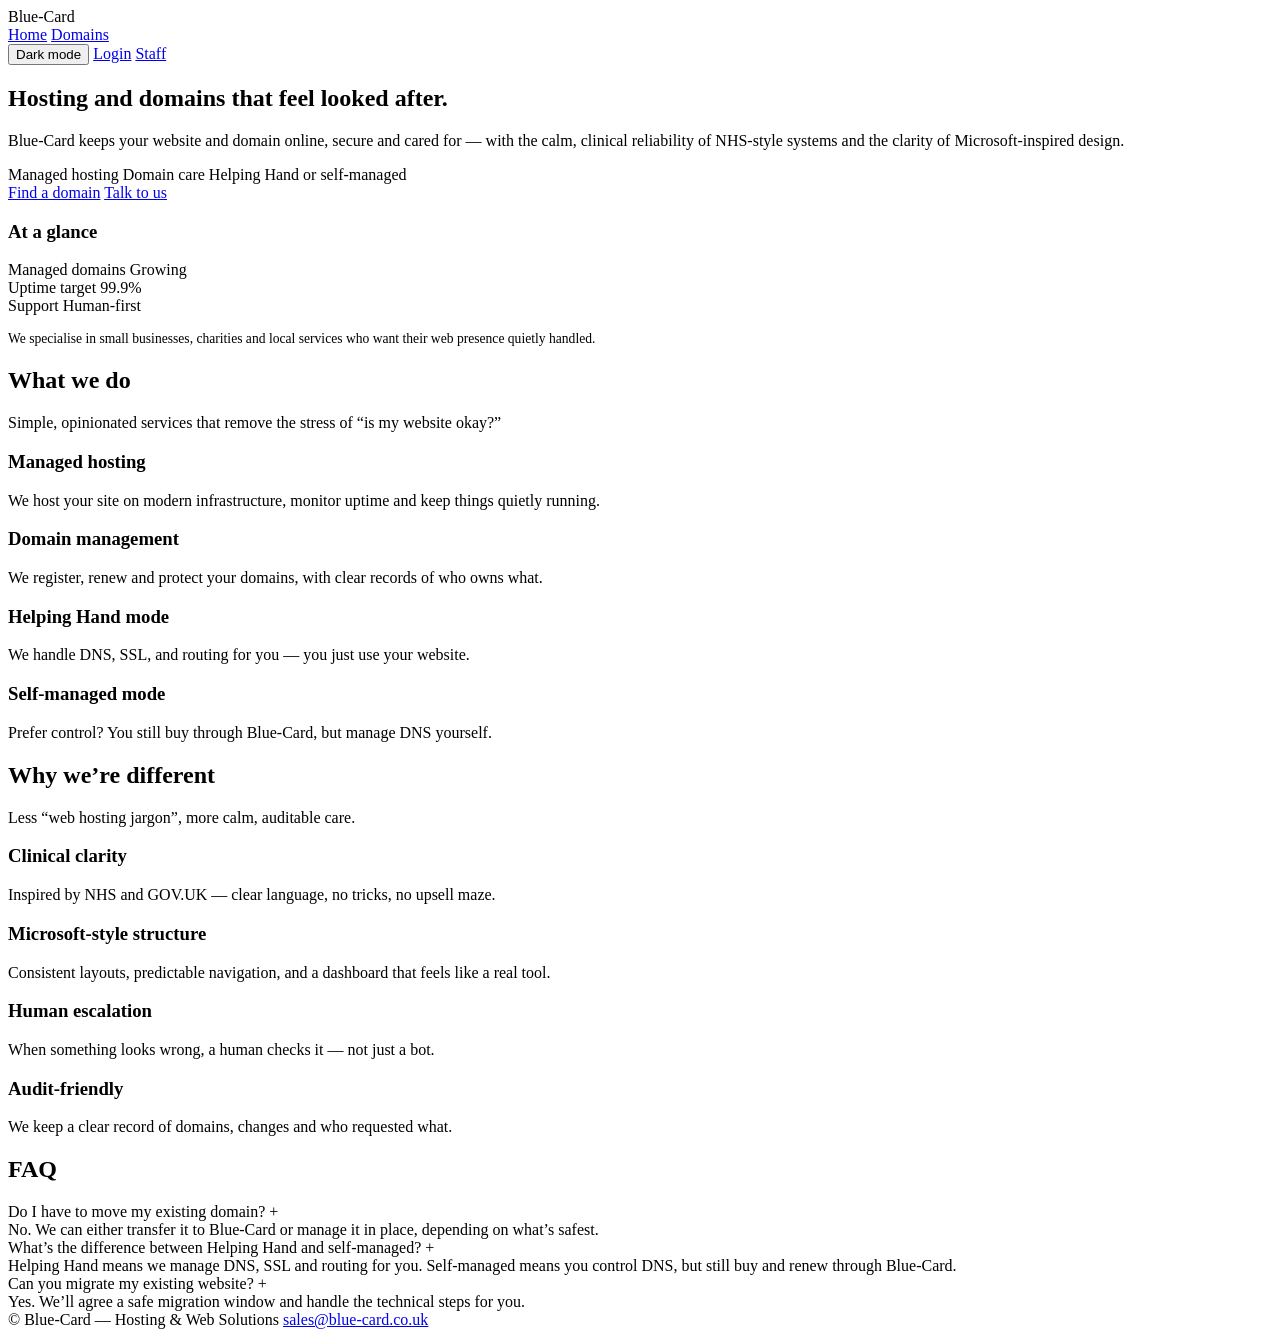
==== frontend/index.html @ 0c4943e7 "Rename index.html to frontend/index.html" ====
<!DOCTYPE html>
<html lang="en">
<head>
  <meta charset="UTF-8">
  <title>Blue‑Card — Hosting & Domains that feel human</title>
  <link rel="stylesheet" href="style.css">
  <script defer src="app.js"></script>
</head>
<body>

<header>
  <div class="nav-left">
    <div class="logo"><span>Blue</span>‑Card</div>
    <a href="index.html" class="nav-link active">Home</a>
    <a href="domains.html" class="nav-link">Domains</a>
  </div>
  <div class="nav-right">
    <button class="btn-outline" onclick="toggleDarkMode()">Dark mode</button>
    <a href="login.html" class="nav-link">Login</a>
    <a href="staff.html" class="btn-outline">Staff</a>
  </div>
</header>

<main class="main">

  <section class="hero">
    <div class="hero-left">
      <h1>Hosting and domains that feel looked after.</h1>
      <p>
        Blue‑Card keeps your website and domain online, secure and cared for — with the calm, clinical reliability of NHS‑style systems and the clarity of Microsoft‑inspired design.
      </p>
      <div class="hero-badges">
        <span class="badge">Managed hosting</span>
        <span class="badge">Domain care</span>
        <span class="badge">Helping Hand or self‑managed</span>
      </div>
      <div class="hero-actions">
        <a href="domains.html" class="btn">Find a domain</a>
        <a href="mailto:sales@blue-card.co.uk" class="btn-outline">Talk to us</a>
      </div>
    </div>
    <div class="hero-right">
      <h3>At a glance</h3>
      <div class="hero-metric">
        <span>Managed domains</span>
        <span>Growing</span>
      </div>
      <div class="hero-metric">
        <span>Uptime target</span>
        <span>99.9%</span>
      </div>
      <div class="hero-metric">
        <span>Support</span>
        <span>Human‑first</span>
      </div>
      <p style="font-size:0.85rem; color:var(--text-muted); margin-top:1rem;">
        We specialise in small businesses, charities and local services who want their web presence quietly handled.
      </p>
    </div>
  </section>

  <section class="section">
    <h2>What we do</h2>
    <p class="section-sub">Simple, opinionated services that remove the stress of “is my website okay?”</p>
    <div class="card-grid">
      <div class="card">
        <h3>Managed hosting</h3>
        <p>We host your site on modern infrastructure, monitor uptime and keep things quietly running.</p>
      </div>
      <div class="card">
        <h3>Domain management</h3>
        <p>We register, renew and protect your domains, with clear records of who owns what.</p>
      </div>
      <div class="card">
        <h3>Helping Hand mode</h3>
        <p>We handle DNS, SSL, and routing for you — you just use your website.</p>
      </div>
      <div class="card">
        <h3>Self‑managed mode</h3>
        <p>Prefer control? You still buy through Blue‑Card, but manage DNS yourself.</p>
      </div>
    </div>
  </section>

  <section class="section">
    <h2>Why we’re different</h2>
    <p class="section-sub">Less “web hosting jargon”, more calm, auditable care.</p>
    <div class="card-grid">
      <div class="card">
        <h3>Clinical clarity</h3>
        <p>Inspired by NHS and GOV.UK — clear language, no tricks, no upsell maze.</p>
      </div>
      <div class="card">
        <h3>Microsoft‑style structure</h3>
        <p>Consistent layouts, predictable navigation, and a dashboard that feels like a real tool.</p>
      </div>
      <div class="card">
        <h3>Human escalation</h3>
        <p>When something looks wrong, a human checks it — not just a bot.</p>
      </div>
      <div class="card">
        <h3>Audit‑friendly</h3>
        <p>We keep a clear record of domains, changes and who requested what.</p>
      </div>
    </div>
  </section>

  <section class="section">
    <h2>FAQ</h2>
    <div class="faq-item">
      <div class="faq-q" onclick="toggleFAQ(this)">
        <span>Do I have to move my existing domain?</span>
        <span>+</span>
      </div>
      <div class="faq-a">
        No. We can either transfer it to Blue‑Card or manage it in place, depending on what’s safest.
      </div>
    </div>
    <div class="faq-item">
      <div class="faq-q" onclick="toggleFAQ(this)">
        <span>What’s the difference between Helping Hand and self‑managed?</span>
        <span>+</span>
      </div>
      <div class="faq-a">
        Helping Hand means we manage DNS, SSL and routing for you. Self‑managed means you control DNS, but still buy and renew through Blue‑Card.
      </div>
    </div>
    <div class="faq-item">
      <div class="faq-q" onclick="toggleFAQ(this)">
        <span>Can you migrate my existing website?</span>
        <span>+</span>
      </div>
      <div class="faq-a">
        Yes. We’ll agree a safe migration window and handle the technical steps for you.
      </div>
    </div>
  </section>

</main>

<footer>
  <span>© Blue‑Card — Hosting & Web Solutions</span>
  <span><a href="mailto:sales@blue-card.co.uk">sales@blue-card.co.uk</a></span>
</footer>

</body>
</html>
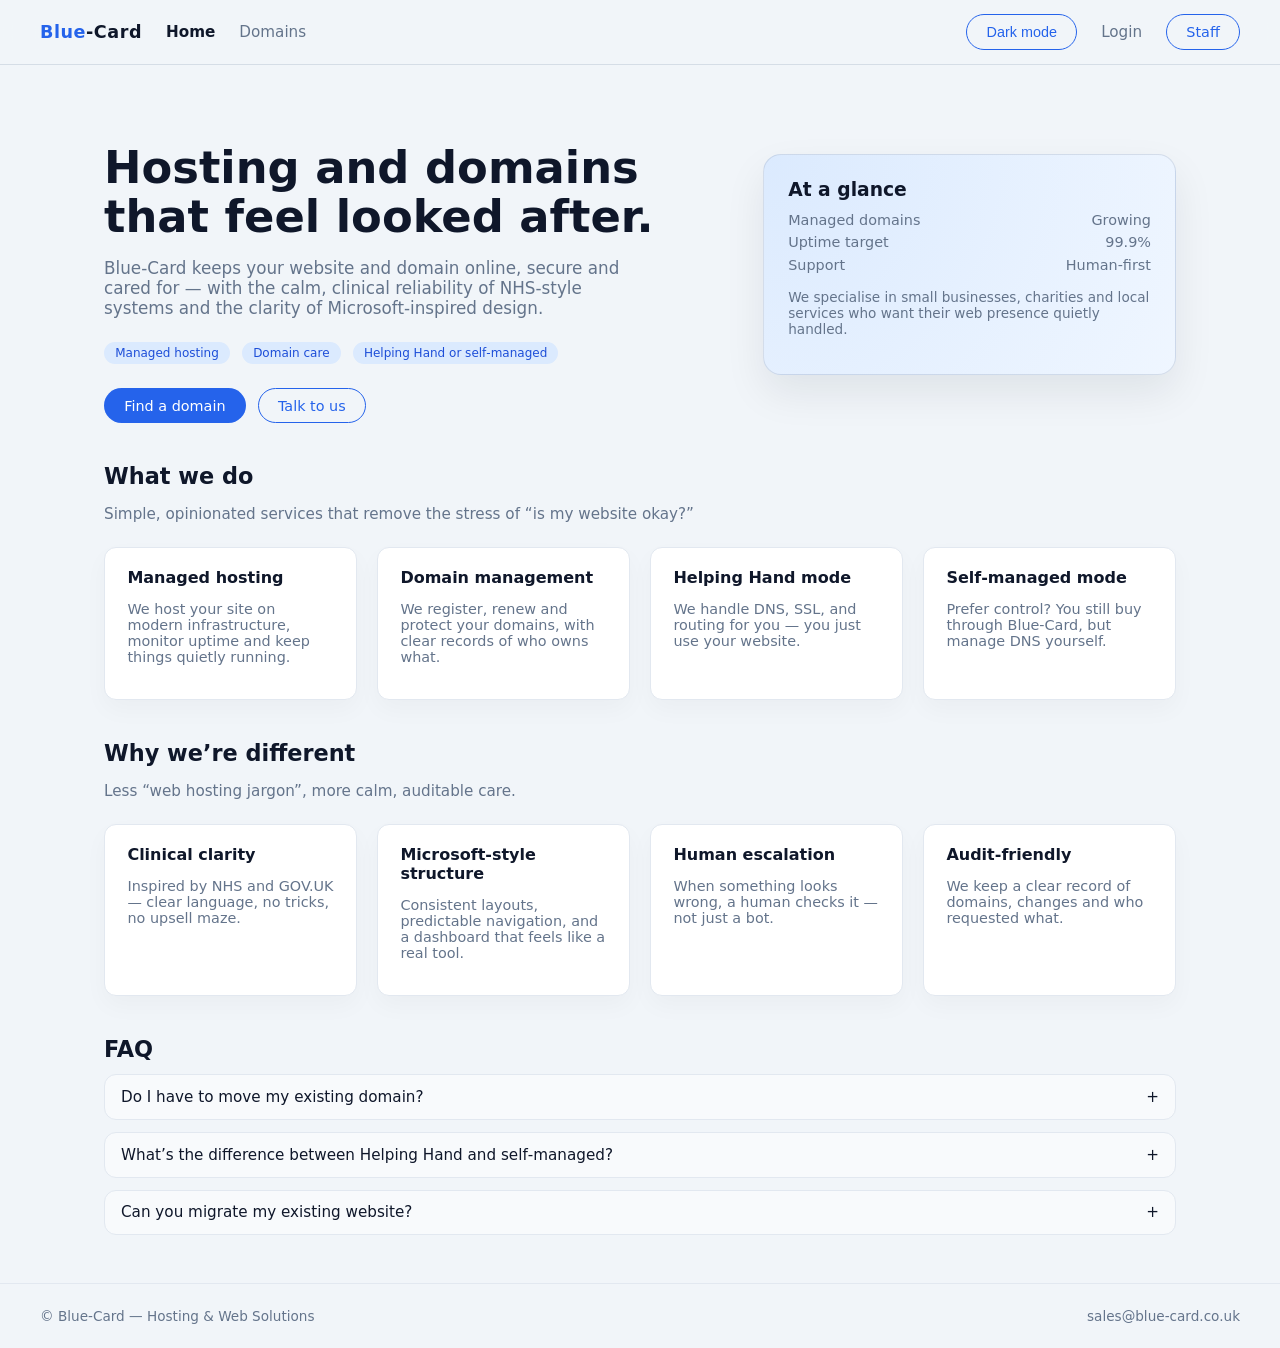
==== commit d03df3e2: "Add chatbot script to index.html" ====
--- a/frontend/index.html
+++ b/frontend/index.html
@@ -7,7 +7,7 @@
   <script defer src="app.js"></script>
 </head>
 <body>
-
+<script type="text/javascript" src="https://res.public.onecdn.static.microsoft/customerconnect/v1/7dttl/init.js" id="chatbot" environmentId="3abc7437-beb7-e2b1-b45a-d8a501e859a0" crossorigin="anonymous"></script>
 <header>
   <div class="nav-left">
     <div class="logo"><span>Blue</span>‑Card</div>
--- a/frontend/style.css
+++ b/frontend/style.css
@@ -0,0 +1,310 @@
+:root {
+  --bg: #f1f5f9;
+  --card: #ffffff;
+  --border: #e2e8f0;
+  --primary: #2563eb;
+  --primary-soft: #dbeafe;
+  --text-main: #0f172a;
+  --text-muted: #64748b;
+  --radius-lg: 18px;
+  --radius-md: 12px;
+  --shadow-soft: 0 18px 40px rgba(15, 23, 42, 0.08);
+  --font-main: system-ui, -apple-system, BlinkMacSystemFont, "Segoe UI", sans-serif;
+}
+
+* {
+  box-sizing: border-box;
+}
+
+html, body {
+  margin: 0;
+  padding: 0;
+  font-family: var(--font-main);
+  background: var(--bg);
+  color: var(--text-main);
+}
+
+body {
+  min-height: 100vh;
+}
+
+a {
+  color: inherit;
+  text-decoration: none;
+}
+
+header {
+  position: sticky;
+  top: 0;
+  z-index: 10;
+  backdrop-filter: blur(16px);
+  background: rgba(241, 245, 249, 0.9);
+  border-bottom: 1px solid rgba(148, 163, 184, 0.3);
+  display: flex;
+  align-items: center;
+  justify-content: space-between;
+  padding: 0.9rem 2.5rem;
+}
+
+.nav-left, .nav-right {
+  display: flex;
+  align-items: center;
+  gap: 1.5rem;
+}
+
+.logo {
+  font-weight: 700;
+  letter-spacing: 0.03em;
+  font-size: 1.1rem;
+}
+
+.logo span {
+  color: var(--primary);
+}
+
+.nav-link {
+  font-size: 0.95rem;
+  color: var(--text-muted);
+}
+
+.nav-link.active {
+  color: var(--text-main);
+  font-weight: 600;
+}
+
+.btn, .btn-outline {
+  border-radius: 999px;
+  padding: 0.55rem 1.2rem;
+  font-size: 0.9rem;
+  border: 1px solid transparent;
+  cursor: pointer;
+  background: var(--primary);
+  color: #fff;
+}
+
+.btn-outline {
+  background: transparent;
+  color: var(--primary);
+  border-color: var(--primary);
+}
+
+.btn:hover {
+  background: #1d4ed8;
+}
+
+.btn-outline:hover {
+  background: var(--primary-soft);
+}
+
+.main {
+  max-width: 1120px;
+  margin: 2.5rem auto 3rem;
+  padding: 0 1.5rem;
+}
+
+/* HERO */
+
+.hero {
+  display: grid;
+  grid-template-columns: minmax(0, 3fr) minmax(0, 2fr);
+  gap: 2.5rem;
+  align-items: center;
+  margin-bottom: 2.5rem;
+}
+
+.hero-left h1 {
+  font-size: 2.8rem;
+  line-height: 1.1;
+  margin-bottom: 1rem;
+}
+
+.hero-left p {
+  font-size: 1.05rem;
+  color: var(--text-muted);
+  max-width: 520px;
+}
+
+.hero-badges {
+  display: flex;
+  gap: 0.75rem;
+  margin: 1.5rem 0;
+  flex-wrap: wrap;
+}
+
+.badge {
+  padding: 0.25rem 0.7rem;
+  border-radius: 999px;
+  font-size: 0.75rem;
+  background: var(--primary-soft);
+  color: #1d4ed8;
+}
+
+.hero-actions {
+  display: flex;
+  gap: 0.75rem;
+  margin-top: 1rem;
+  flex-wrap: wrap;
+}
+
+.hero-right {
+  background: radial-gradient(circle at top left, #dbeafe, #eff6ff);
+  border-radius: var(--radius-lg);
+  padding: 1.5rem;
+  box-shadow: var(--shadow-soft);
+  border: 1px solid rgba(148, 163, 184, 0.3);
+}
+
+.hero-right h3 {
+  margin-top: 0;
+  margin-bottom: 0.75rem;
+}
+
+.hero-metric {
+  display: flex;
+  justify-content: space-between;
+  font-size: 0.9rem;
+  margin-bottom: 0.4rem;
+  color: var(--text-muted);
+}
+
+/* SECTIONS */
+
+.section {
+  margin-bottom: 2.5rem;
+}
+
+.section h2 {
+  font-size: 1.4rem;
+  margin-bottom: 0.75rem;
+}
+
+.section-sub {
+  font-size: 0.95rem;
+  color: var(--text-muted);
+  margin-bottom: 1.5rem;
+}
+
+.card-grid {
+  display: grid;
+  grid-template-columns: repeat(auto-fit, minmax(230px, 1fr));
+  gap: 1.25rem;
+}
+
+.card {
+  background: var(--card);
+  border-radius: var(--radius-md);
+  border: 1px solid var(--border);
+  padding: 1.25rem 1.4rem;
+  box-shadow: 0 10px 25px rgba(15, 23, 42, 0.03);
+}
+
+.card h3 {
+  margin-top: 0;
+  margin-bottom: 0.4rem;
+  font-size: 1rem;
+}
+
+.card p {
+  font-size: 0.9rem;
+  color: var(--text-muted);
+}
+
+/* FAQ */
+
+.faq-item {
+  border-radius: var(--radius-md);
+  border: 1px solid var(--border);
+  margin-bottom: 0.75rem;
+  background: #f8fafc;
+}
+
+.faq-q {
+  padding: 0.8rem 1rem;
+  cursor: pointer;
+  font-size: 0.95rem;
+  display: flex;
+  justify-content: space-between;
+  align-items: center;
+}
+
+.faq-a {
+  padding: 0.8rem 1rem;
+  font-size: 0.9rem;
+  color: var(--text-muted);
+  display: none;
+}
+
+/* DOMAINS PAGE */
+
+.domain-search-bar {
+  display: flex;
+  gap: 0.75rem;
+  flex-wrap: wrap;
+}
+
+.input {
+  border-radius: 999px;
+  border: 1px solid var(--border);
+  padding: 0.55rem 0.9rem;
+  font-size: 0.9rem;
+  min-width: 0;
+}
+
+.domain-row {
+  display: flex;
+  justify-content: space-between;
+  align-items: center;
+  padding: 0.7rem 0;
+  border-bottom: 1px solid #e5e7eb;
+  font-size: 0.9rem;
+}
+
+.domain-row:last-child {
+  border-bottom: none;
+}
+
+/* FOOTER */
+
+footer {
+  border-top: 1px solid var(--border);
+  padding: 1.5rem 2.5rem;
+  font-size: 0.85rem;
+  color: var(--text-muted);
+  display: flex;
+  justify-content: space-between;
+  flex-wrap: wrap;
+}
+
+/* DARK MODE TOGGLE (class on html) */
+
+html.dark {
+  --bg: #020617;
+  --card: #020617;
+  --border: #1e293b;
+  --text-main: #e5e7eb;
+  --text-muted: #94a3b8;
+  --primary-soft: rgba(37, 99, 235, 0.18);
+}
+
+html.dark header {
+  background: rgba(15, 23, 42, 0.9);
+  border-color: #1e293b;
+}
+
+html.dark .hero-right {
+  background: radial-gradient(circle at top left, #1e293b, #020617);
+  border-color: #1e293b;
+}
+
+html.dark .card {
+  background: #020617;
+  border-color: #1e293b;
+}
+
+html.dark .faq-item {
+  background: #020617;
+}
+
+html.dark footer {
+  border-color: #1e293b;
+}
